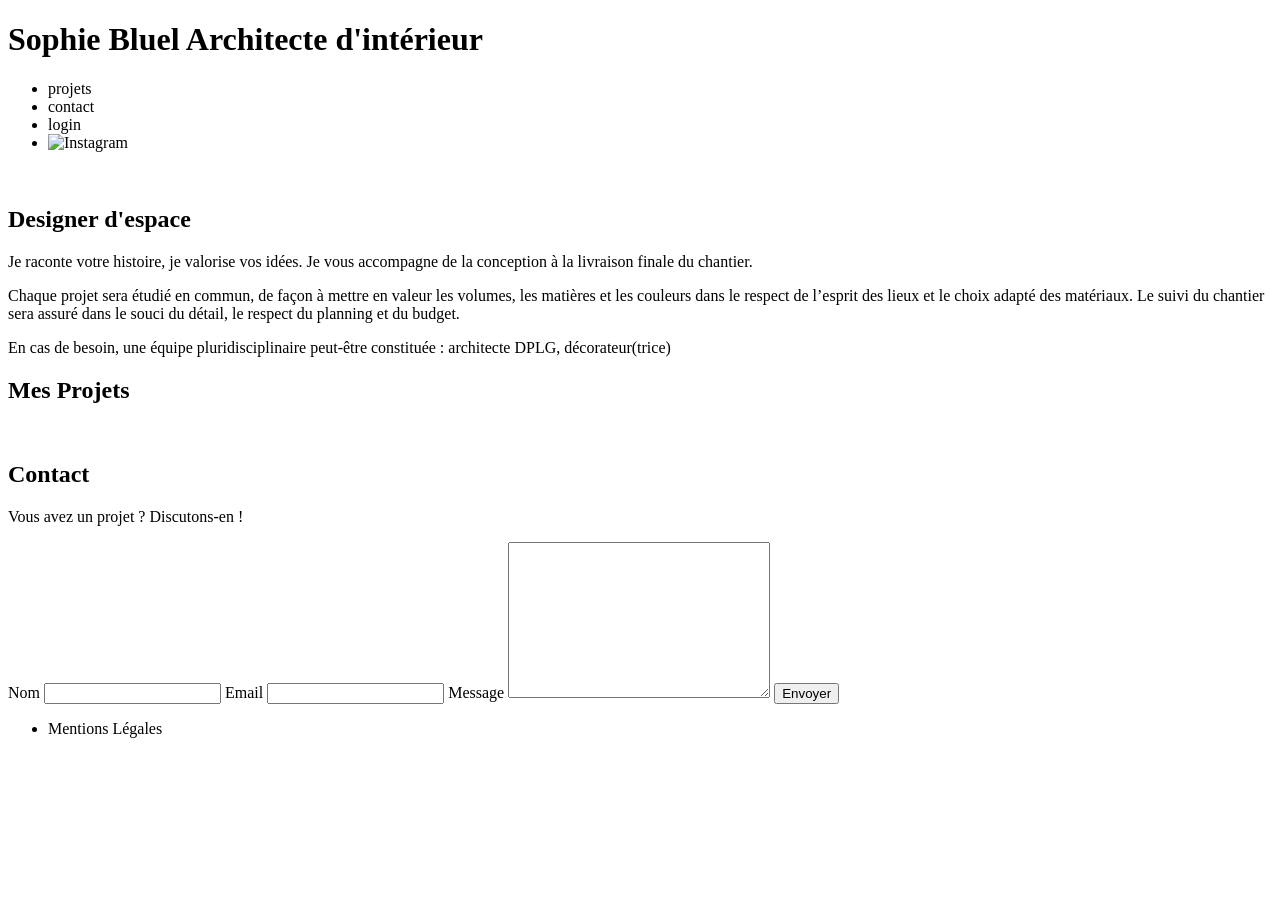
==== FrontEnd/index.html @ 938408f9 "Fetch de l'api et récupération des travaux" ====
<!doctype html>
<html lang="fr">
  <head>
    <meta charset="UTF-8" />
    <title>Sophie Bluel - Architecte d'intérieur</title>
    <meta name="viewport" content="width=device-width, initial-scale=1.0" />
    <link rel="preconnect" href="https://fonts.googleapis.com" />
    <link rel="preconnect" href="https://fonts.gstatic.com" crossorigin />
    <link href="https://fonts.googleapis.com/css2?family=Syne:wght@700;800&family=Work+Sans&display=swap" rel="stylesheet" />
    <meta name="description" content="" />
    <link rel="stylesheet" href="./assets/style.css" />
    <script src="script.js" defer></script>
  </head>
  <body>
    <header>
      <h1>Sophie Bluel <span>Architecte d'intérieur</span></h1>
      <nav>
        <ul>
          <li>projets</li>
          <li>contact</li>
          <li>login</li>
          <li><img src="./assets/icons/instagram.png" alt="Instagram" /></li>
        </ul>
      </nav>
    </header>
    <main>
      <section id="introduction">
        <figure>
          <img src="./assets/images/sophie-bluel.png" alt="" />
        </figure>
        <article>
          <h2>Designer d'espace</h2>
          <p>Je raconte votre histoire, je valorise vos idées. Je vous accompagne de la conception à la livraison finale du chantier.</p>
          <p>
            Chaque projet sera étudié en commun, de façon à mettre en valeur les volumes, les matières et les couleurs dans le respect de l’esprit des lieux et le choix adapté des matériaux. Le suivi
            du chantier sera assuré dans le souci du détail, le respect du planning et du budget.
          </p>
          <p>En cas de besoin, une équipe pluridisciplinaire peut-être constituée : architecte DPLG, décorateur(trice)</p>
        </article>
      </section>
      <section id="portfolio">
        <h2>Mes Projets</h2>
        <div class="gallery">
          <!-- <figure>
            <img src="assets/images/abajour-tahina.png" alt="Abajour Tahina" />
            <figcaption>Abajour Tahina</figcaption>
          </figure>
          <figure>
            <img src="assets/images/appartement-paris-v.png" alt="Appartement Paris V" />
            <figcaption>Appartement Paris V</figcaption>
          </figure>
          <figure>
            <img src="assets/images/restaurant-sushisen-londres.png" alt="Restaurant Sushisen - Londres" />
            <figcaption>Restaurant Sushisen - Londres</figcaption>
          </figure>
          <figure>
            <img src="assets/images/la-balisiere.png" alt="Villa “La Balisiere” - Port Louis" />
            <figcaption>Villa “La Balisiere” - Port Louis</figcaption>
          </figure>
          <figure>
            <img src="assets/images/structures-thermopolis.png" alt="Structures Thermopolis" />
            <figcaption>Structures Thermopolis</figcaption>
          </figure>
          <figure>
            <img src="assets/images/appartement-paris-x.png" alt="Appartement Paris X" />
            <figcaption>Appartement Paris X</figcaption>
          </figure>
          <figure>
            <img src="assets/images/le-coteau-cassis.png" alt="Pavillon “Le coteau” - Cassis" />
            <figcaption>Pavillon “Le coteau” - Cassis</figcaption>
          </figure>
          <figure>
            <img src="assets/images/villa-ferneze.png" alt="Villa Ferneze - Isola d’Elba" />
            <figcaption>Villa Ferneze - Isola d’Elba</figcaption>
          </figure>
          <figure>
            <img src="assets/images/appartement-paris-xviii.png" alt="Appartement Paris XVIII" />
            <figcaption>Appartement Paris XVIII</figcaption>
          </figure>
          <figure>
            <img src="assets/images/bar-lullaby-paris.png" alt="Bar “Lullaby” - Paris" />
            <figcaption>Bar “Lullaby” - Paris</figcaption>
          </figure>
          <figure>
            <img src="assets/images/hotel-first-arte-new-delhi.png" alt="Hotel First Arte - New Delhi" />
            <figcaption>Hotel First Arte - New Delhi</figcaption>
          </figure> -->
        </div>
      </section>
      <section id="contact">
        <h2>Contact</h2>
        <p>Vous avez un projet ? Discutons-en !</p>
        <form action="#" method="post">
          <label for="name">Nom</label>
          <input type="text" name="name" id="name" />
          <label for="email">Email</label>
          <input type="email" name="email" id="email" />
          <label for="message">Message</label>
          <textarea name="message" id="message" cols="30" rows="10"></textarea>
          <input type="submit" value="Envoyer" />
        </form>
      </section>
    </main>

    <footer>
      <nav>
        <ul>
          <li>Mentions Légales</li>
        </ul>
      </nav>
    </footer>
  </body>
</html>
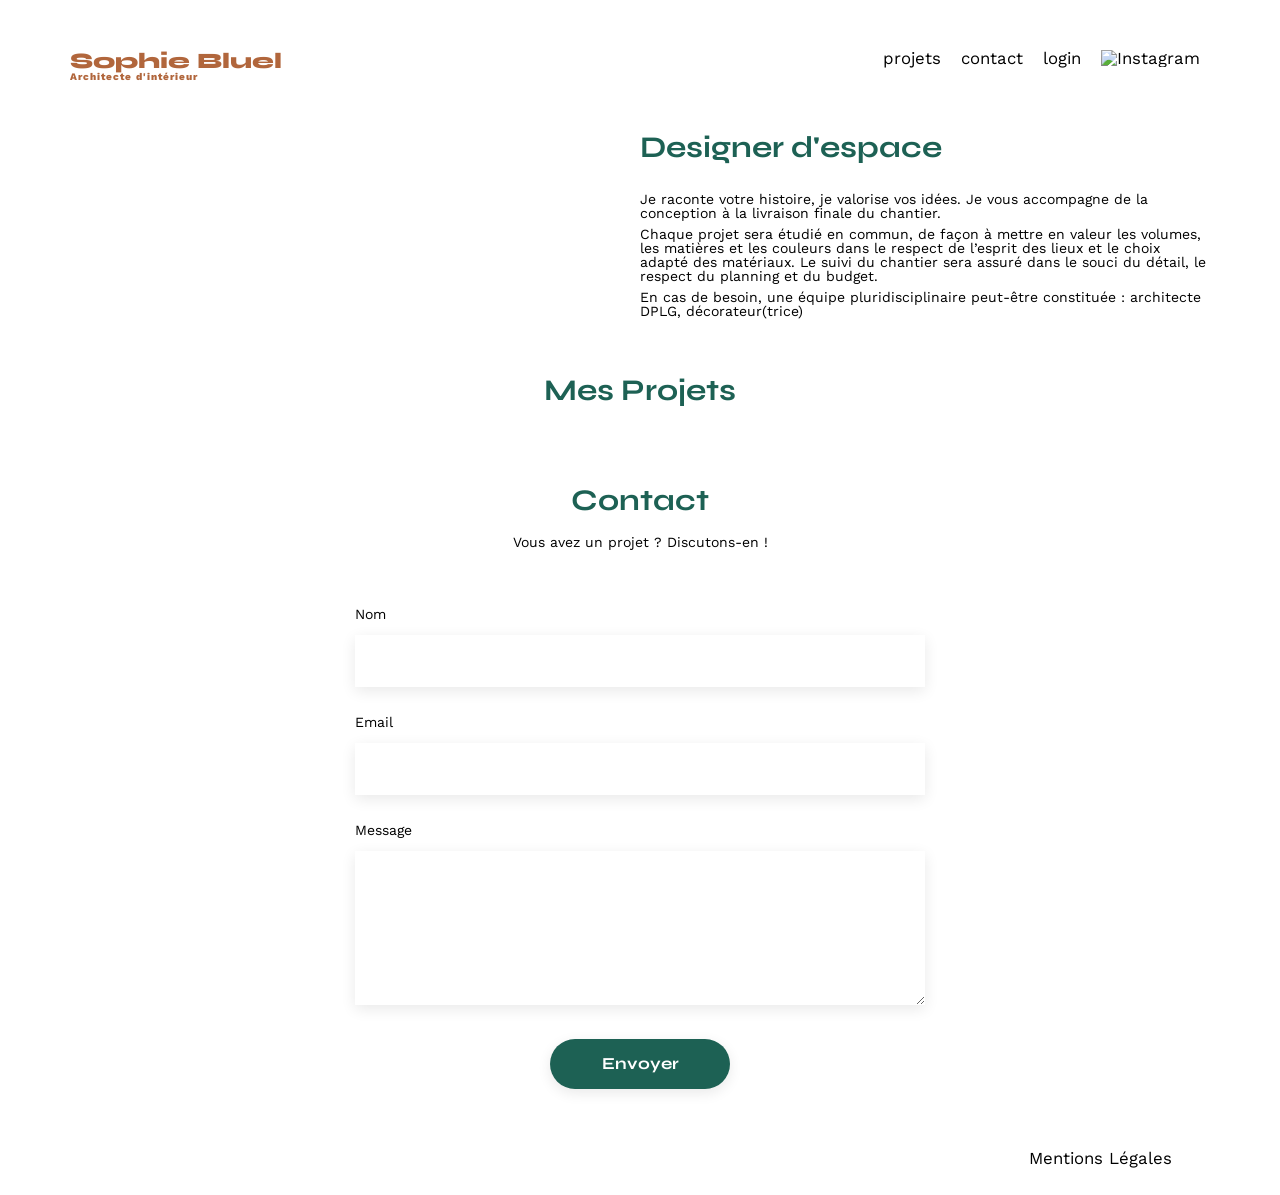
==== commit 626aefc6: "filters buttons design done. Need to make them work now" ====
--- a/FrontEnd/index.html
+++ b/FrontEnd/index.html
@@ -40,52 +40,7 @@
       </section>
       <section id="portfolio">
         <h2>Mes Projets</h2>
-        <div class="gallery">
-          <!-- <figure>
-            <img src="assets/images/abajour-tahina.png" alt="Abajour Tahina" />
-            <figcaption>Abajour Tahina</figcaption>
-          </figure>
-          <figure>
-            <img src="assets/images/appartement-paris-v.png" alt="Appartement Paris V" />
-            <figcaption>Appartement Paris V</figcaption>
-          </figure>
-          <figure>
-            <img src="assets/images/restaurant-sushisen-londres.png" alt="Restaurant Sushisen - Londres" />
-            <figcaption>Restaurant Sushisen - Londres</figcaption>
-          </figure>
-          <figure>
-            <img src="assets/images/la-balisiere.png" alt="Villa “La Balisiere” - Port Louis" />
-            <figcaption>Villa “La Balisiere” - Port Louis</figcaption>
-          </figure>
-          <figure>
-            <img src="assets/images/structures-thermopolis.png" alt="Structures Thermopolis" />
-            <figcaption>Structures Thermopolis</figcaption>
-          </figure>
-          <figure>
-            <img src="assets/images/appartement-paris-x.png" alt="Appartement Paris X" />
-            <figcaption>Appartement Paris X</figcaption>
-          </figure>
-          <figure>
-            <img src="assets/images/le-coteau-cassis.png" alt="Pavillon “Le coteau” - Cassis" />
-            <figcaption>Pavillon “Le coteau” - Cassis</figcaption>
-          </figure>
-          <figure>
-            <img src="assets/images/villa-ferneze.png" alt="Villa Ferneze - Isola d’Elba" />
-            <figcaption>Villa Ferneze - Isola d’Elba</figcaption>
-          </figure>
-          <figure>
-            <img src="assets/images/appartement-paris-xviii.png" alt="Appartement Paris XVIII" />
-            <figcaption>Appartement Paris XVIII</figcaption>
-          </figure>
-          <figure>
-            <img src="assets/images/bar-lullaby-paris.png" alt="Bar “Lullaby” - Paris" />
-            <figcaption>Bar “Lullaby” - Paris</figcaption>
-          </figure>
-          <figure>
-            <img src="assets/images/hotel-first-arte-new-delhi.png" alt="Hotel First Arte - New Delhi" />
-            <figcaption>Hotel First Arte - New Delhi</figcaption>
-          </figure> -->
-        </div>
+        <div class="gallery"></div>
       </section>
       <section id="contact">
         <h2>Contact</h2>
--- a/FrontEnd/assets/style.css
+++ b/FrontEnd/assets/style.css
@@ -0,0 +1,286 @@
+/* http://meyerweb.com/eric/tools/css/reset/
+   v2.0 | 20110126
+   License: none (public domain)
+*/
+
+html,
+body,
+div,
+span,
+applet,
+object,
+iframe,
+h1,
+h2,
+h3,
+h4,
+h5,
+h6,
+p,
+blockquote,
+pre,
+a,
+abbr,
+acronym,
+address,
+big,
+cite,
+code,
+del,
+dfn,
+em,
+img,
+ins,
+kbd,
+q,
+s,
+samp,
+small,
+strike,
+strong,
+sub,
+sup,
+tt,
+var,
+b,
+u,
+i,
+center,
+dl,
+dt,
+dd,
+ol,
+ul,
+li,
+fieldset,
+form,
+label,
+legend,
+table,
+caption,
+tbody,
+tfoot,
+thead,
+tr,
+th,
+td,
+article,
+aside,
+canvas,
+details,
+embed,
+figure,
+figcaption,
+footer,
+header,
+hgroup,
+menu,
+nav,
+output,
+ruby,
+section,
+summary,
+time,
+mark,
+audio,
+video {
+  margin: 0;
+  padding: 0;
+  border: 0;
+  font-size: 100%;
+  font: inherit;
+  vertical-align: baseline;
+}
+/* HTML5 display-role reset for older browsers */
+article,
+aside,
+details,
+figcaption,
+figure,
+footer,
+header,
+hgroup,
+menu,
+nav,
+section {
+  display: block;
+}
+body {
+  line-height: 1;
+}
+ol,
+ul {
+  list-style: none;
+}
+blockquote,
+q {
+  quotes: none;
+}
+blockquote:before,
+blockquote:after,
+q:before,
+q:after {
+  content: "";
+  content: none;
+}
+table {
+  border-collapse: collapse;
+  border-spacing: 0;
+}
+/** end reset css**/
+body {
+  max-width: 1140px;
+  margin: auto;
+  font-family: "Work Sans";
+  font-size: 14px;
+}
+header {
+  display: flex;
+  justify-content: space-between;
+  margin: 50px 0;
+}
+section {
+  margin: 50px 0;
+}
+
+h1 {
+  display: flex;
+  flex-direction: column;
+  font-family: "Syne";
+  font-size: 22px;
+  font-weight: 800;
+  color: #b1663c;
+}
+
+h1 > span {
+  font-family: "Work Sans";
+  font-size: 10px;
+  letter-spacing: 0.1em;
+}
+
+h2 {
+  font-family: "Syne";
+  font-weight: 700;
+  font-size: 30px;
+  color: #1d6154;
+}
+nav ul {
+  display: flex;
+  align-items: center;
+  list-style-type: none;
+}
+nav li {
+  padding: 0 10px;
+  font-size: 1.2em;
+}
+
+li:hover {
+  color: #b1663c;
+}
+#introduction {
+  display: flex;
+  align-items: center;
+}
+#introduction figure {
+  flex: 1;
+}
+#introduction img {
+  display: block;
+  margin: auto;
+  width: 80%;
+}
+
+#introduction article {
+  flex: 1;
+}
+#introduction h2 {
+  margin-bottom: 1em;
+}
+
+#introduction p {
+  margin-bottom: 0.5em;
+}
+#portfolio h2 {
+  text-align: center;
+  margin-bottom: 1em;
+}
+.gallery {
+  width: 100%;
+  display: grid;
+  grid-template-columns: 1fr 1fr 1fr;
+  grid-column-gap: 20px;
+  grid-row-gap: 20px;
+}
+
+.gallery img {
+  width: 100%;
+}
+#contact {
+  width: 50%;
+  margin: auto;
+}
+#contact > * {
+  text-align: center;
+}
+#contact h2 {
+  margin-bottom: 20px;
+}
+#contact form {
+  text-align: left;
+  margin-top: 30px;
+  display: flex;
+  flex-direction: column;
+}
+
+#contact input {
+  height: 50px;
+  font-size: 1.2em;
+  border: none;
+  box-shadow: 0px 4px 14px rgba(0, 0, 0, 0.09);
+}
+#contact label {
+  margin: 2em 0 1em 0;
+}
+#contact textarea {
+  border: none;
+  box-shadow: 0px 4px 14px rgba(0, 0, 0, 0.09);
+}
+
+input[type="submit"] {
+  font-family: "Syne";
+  font-weight: 700;
+  color: white;
+  background-color: #1d6154;
+  margin: 2em auto;
+  width: 180px;
+  text-align: center;
+  border-radius: 60px;
+}
+
+footer nav ul {
+  display: flex;
+  justify-content: flex-end;
+  margin: 2em;
+}
+
+/* FILTERS BUTTONS  */
+.filters-nav {
+  display: flex;
+  justify-content: center;
+  gap: 20px;
+  margin: 50px 0 40px 0;
+}
+.filters-button {
+  background-color: white;
+  border: 1px solid #1d6154;
+  color: #1d6154;
+  height: 37px;
+  border-radius: 60px;
+  font-family: Syne;
+  padding: 0 20px;
+}
+
+.filters-selected {
+  background-color: #1d6154;
+  color: white;
+}
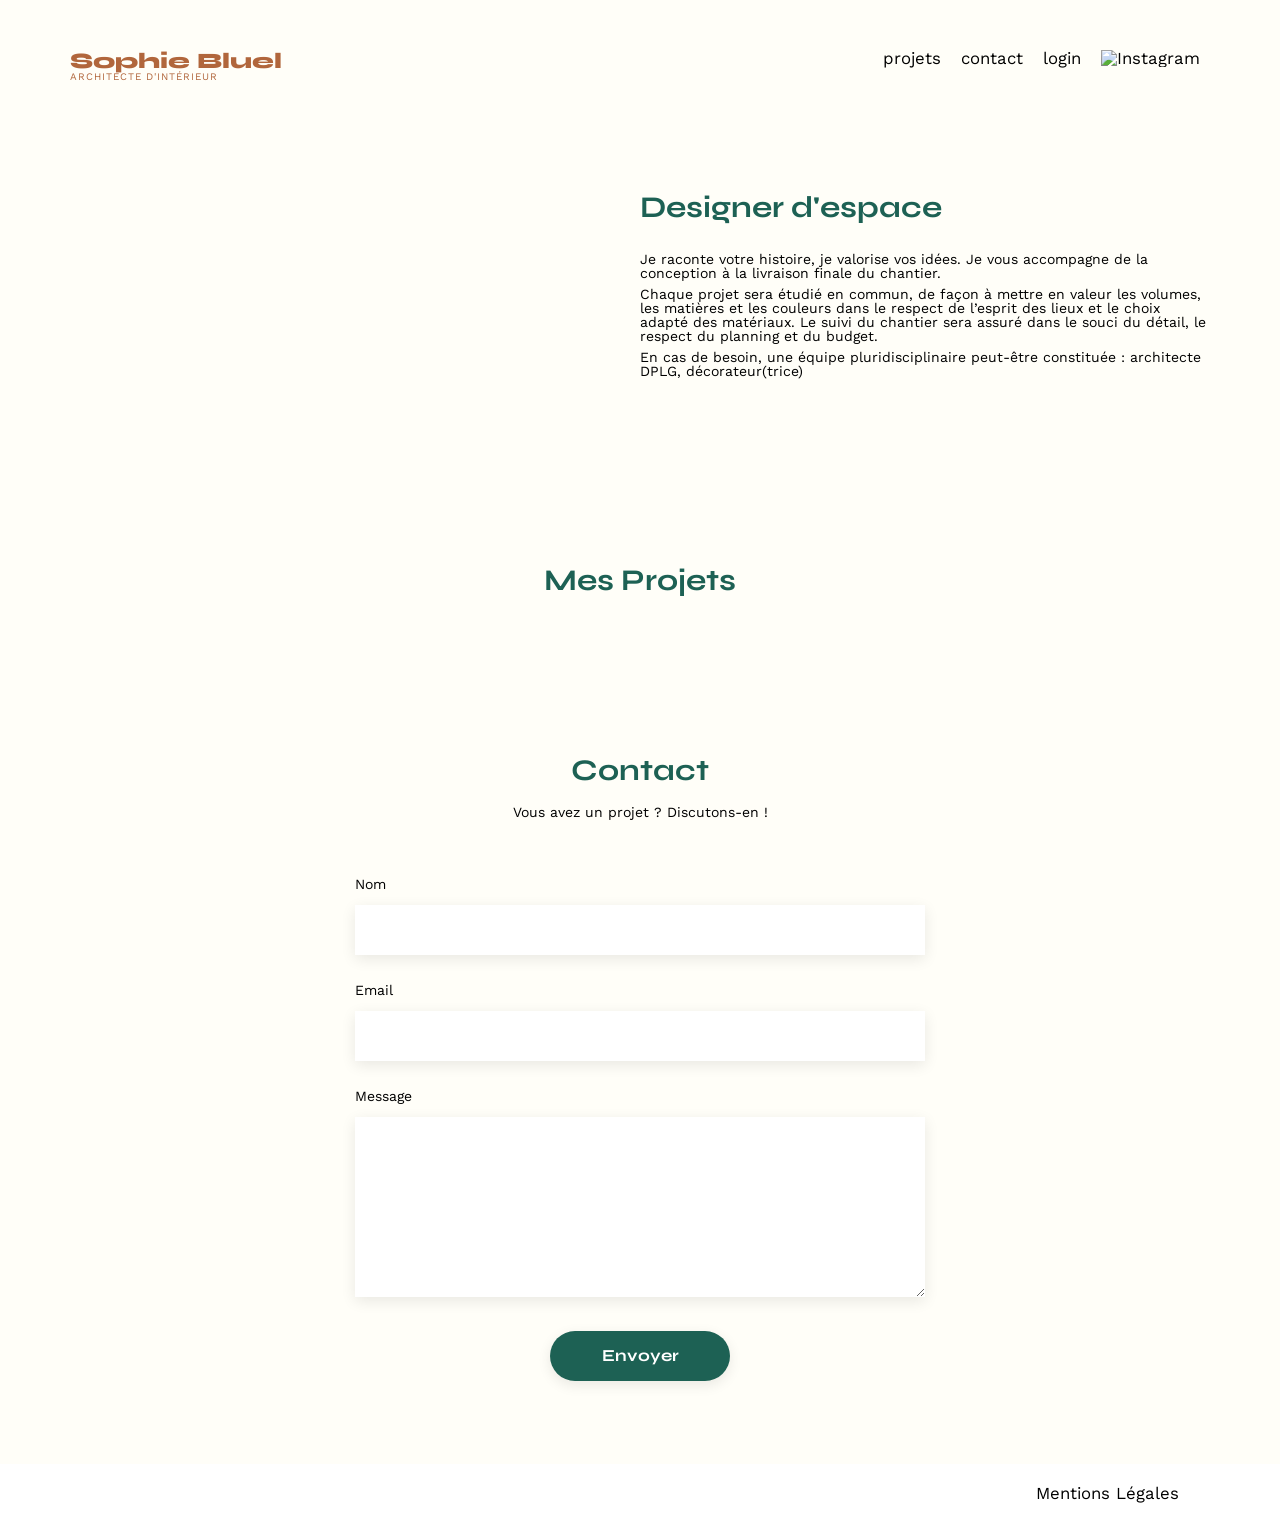
==== commit b97ba150: "update" ====
--- a/FrontEnd/index.html
+++ b/FrontEnd/index.html
@@ -9,21 +9,23 @@
     <link href="https://fonts.googleapis.com/css2?family=Syne:wght@700;800&family=Work+Sans&display=swap" rel="stylesheet" />
     <meta name="description" content="" />
     <link rel="stylesheet" href="./assets/style.css" />
-    <script src="script.js" defer></script>
+    <script src="gallery.js" defer></script>
   </head>
+
   <body>
     <header>
       <h1>Sophie Bluel <span>Architecte d'intérieur</span></h1>
       <nav>
         <ul>
-          <li>projets</li>
-          <li>contact</li>
-          <li>login</li>
+          <li><a href="index.html#portfolio">projets</a></li>
+          <li><a href="index.html#contact">contact</a></li>
+          <li><a href="login.html">login</a></li>
           <li><img src="./assets/icons/instagram.png" alt="Instagram" /></li>
         </ul>
       </nav>
     </header>
-    <main>
+
+    <main class="index-main">
       <section id="introduction">
         <figure>
           <img src="./assets/images/sophie-bluel.png" alt="" />
--- a/FrontEnd/assets/style.css
+++ b/FrontEnd/assets/style.css
@@ -105,17 +105,22 @@
 section {
   display: block;
 }
+
 body {
   line-height: 1;
-}
+  background-color: #fffef8;
+}
+
 ol,
 ul {
   list-style: none;
 }
+
 blockquote,
 q {
   quotes: none;
 }
+
 blockquote:before,
 blockquote:after,
 q:before,
@@ -123,24 +128,34 @@
   content: "";
   content: none;
 }
+
 table {
   border-collapse: collapse;
   border-spacing: 0;
 }
+
 /** end reset css**/
+
 body {
   max-width: 1140px;
   margin: auto;
   font-family: "Work Sans";
   font-size: 14px;
 }
+
 header {
   display: flex;
   justify-content: space-between;
   margin: 50px 0;
 }
+
 section {
   margin: 50px 0;
+}
+
+a {
+  text-decoration: none;
+  color: inherit;
 }
 
 h1 {
@@ -156,6 +171,9 @@
   font-family: "Work Sans";
   font-size: 10px;
   letter-spacing: 0.1em;
+  font-weight: 400;
+  text-transform: uppercase;
+  padding-top: px;
 }
 
 h2 {
@@ -164,11 +182,13 @@
   font-size: 30px;
   color: #1d6154;
 }
+
 nav ul {
   display: flex;
   align-items: center;
   list-style-type: none;
 }
+
 nav li {
   padding: 0 10px;
   font-size: 1.2em;
@@ -177,13 +197,21 @@
 li:hover {
   color: #b1663c;
 }
+
+/* Lien de la page sur laquelle on se trouve */
+nav li.active {
+  font-weight: 700;
+}
+
 #introduction {
   display: flex;
   align-items: center;
 }
+
 #introduction figure {
   flex: 1;
 }
+
 #introduction img {
   display: block;
   margin: auto;
@@ -193,6 +221,7 @@
 #introduction article {
   flex: 1;
 }
+
 #introduction h2 {
   margin-bottom: 1em;
 }
@@ -200,10 +229,12 @@
 #introduction p {
   margin-bottom: 0.5em;
 }
+
 #portfolio h2 {
   text-align: center;
   margin-bottom: 1em;
 }
+
 .gallery {
   width: 100%;
   display: grid;
@@ -215,35 +246,82 @@
 .gallery img {
   width: 100%;
 }
-#contact {
+
+.index-main {
+  display: flex;
+  flex-direction: column;
+  gap: 80px;
+  margin-top: 60px;
+}
+
+/* PAGE LOGIN : header en haut, footer en bas, contenu centré */
+.login-page {
+  min-height: 100vh;
+  display: flex;
+  flex-direction: column;
+}
+
+.login-page main {
+  flex: 1;
+  display: flex;
+  justify-content: center;
+  align-items: center;
+  /* Espace en bas : le centrage se fait plus haut */
+  padding-bottom: 150px;
+}
+
+/* CONTACT & LOG IN */
+#login {
+  display: flex;
+  flex-direction: column;
+}
+
+#contact,
+#login {
   width: 50%;
   margin: auto;
 }
-#contact > * {
+
+#contact > *,
+#login > * {
   text-align: center;
 }
-#contact h2 {
+
+#contact h2,
+#login h2 {
   margin-bottom: 20px;
 }
-#contact form {
+
+#contact form,
+#login form {
   text-align: left;
   margin-top: 30px;
   display: flex;
   flex-direction: column;
 }
 
-#contact input {
+#contact input,
+#login input {
   height: 50px;
   font-size: 1.2em;
   border: none;
   box-shadow: 0px 4px 14px rgba(0, 0, 0, 0.09);
-}
-#contact label {
+  padding: 0 15px;
+}
+
+#contact label,
+#login label {
   margin: 2em 0 1em 0;
 }
+
 #contact textarea {
   border: none;
   box-shadow: 0px 4px 14px rgba(0, 0, 0, 0.09);
+  padding: 15px;
+}
+
+#login a {
+  text-decoration: underline;
 }
 
 input[type="submit"] {
@@ -255,12 +333,25 @@
   width: 180px;
   text-align: center;
   border-radius: 60px;
+  cursor: pointer;
+}
+
+/* FOOTER */
+
+footer {
+  margin: 50px calc(50% - 50vw) 0;
+  background-color: white;
+  padding: 0 calc(50vw - 50%);
 }
 
 footer nav ul {
   display: flex;
   justify-content: flex-end;
-  margin: 2em;
+  padding: 1.5em;
+}
+
+footer li {
+  cursor: pointer;
 }
 
 /* FILTERS BUTTONS  */
@@ -270,14 +361,16 @@
   gap: 20px;
   margin: 50px 0 40px 0;
 }
+
 .filters-button {
-  background-color: white;
+  background-color: inherit;
   border: 1px solid #1d6154;
   color: #1d6154;
   height: 37px;
   border-radius: 60px;
   font-family: Syne;
   padding: 0 20px;
+  cursor: pointer;
 }
 
 .filters-selected {
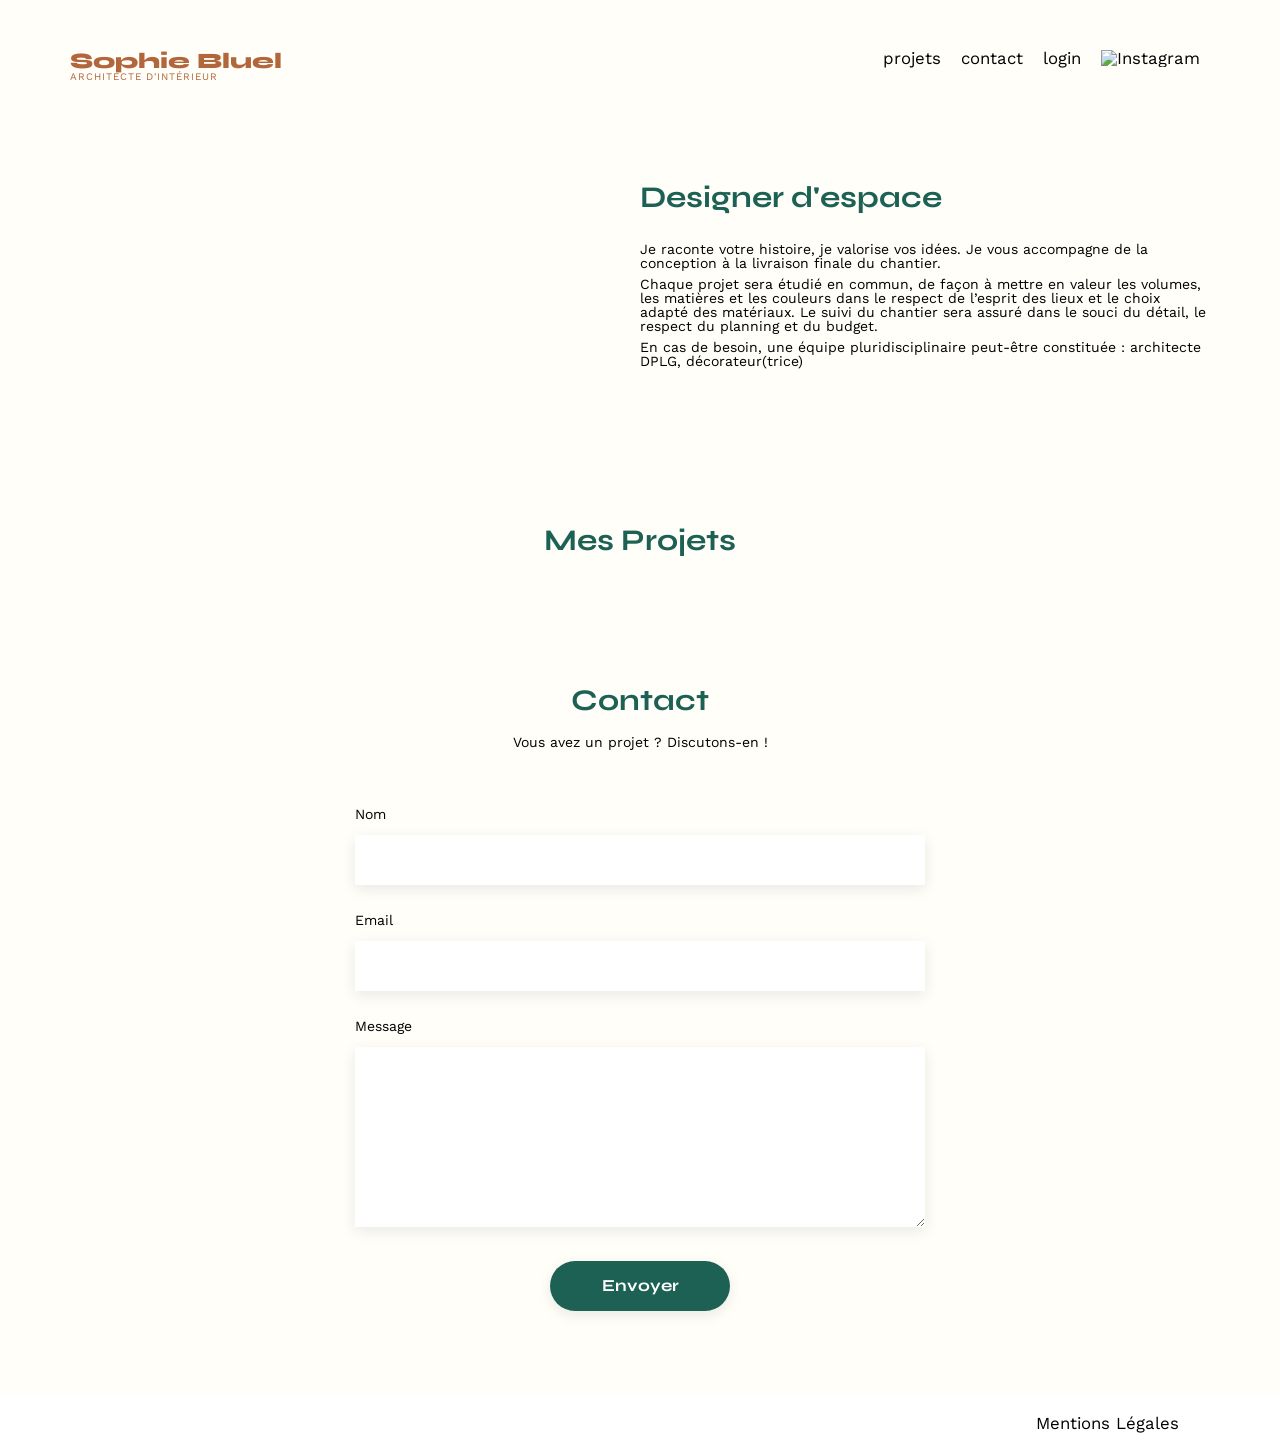
==== commit 4ebb4909: "login/logout working" ====
--- a/FrontEnd/index.html
+++ b/FrontEnd/index.html
@@ -10,6 +10,7 @@
     <meta name="description" content="" />
     <link rel="stylesheet" href="./assets/style.css" />
     <script src="gallery.js" defer></script>
+    <script src="authentification.js" defer></script>
   </head>
 
   <body>
@@ -19,7 +20,7 @@
         <ul>
           <li><a href="index.html#portfolio">projets</a></li>
           <li><a href="index.html#contact">contact</a></li>
-          <li><a href="login.html">login</a></li>
+          <li><a href="login.html" id="nav-login" oui>login</a></li>
           <li><img src="./assets/icons/instagram.png" alt="Instagram" /></li>
         </ul>
       </nav>
--- a/FrontEnd/assets/style.css
+++ b/FrontEnd/assets/style.css
@@ -198,7 +198,6 @@
   color: #b1663c;
 }
 
-/* Lien de la page sur laquelle on se trouve */
 nav li.active {
   font-weight: 700;
 }
@@ -250,11 +249,11 @@
 .index-main {
   display: flex;
   flex-direction: column;
-  gap: 80px;
-  margin-top: 60px;
-}
-
-/* PAGE LOGIN : header en haut, footer en bas, contenu centré */
+  gap: 50px;
+  margin-top: 50px;
+}
+
+/* PAGE LOGIN */
 .login-page {
   min-height: 100vh;
   display: flex;
@@ -266,20 +265,16 @@
   display: flex;
   justify-content: center;
   align-items: center;
-  /* Espace en bas : le centrage se fait plus haut */
   padding-bottom: 150px;
 }
 
 /* CONTACT & LOG IN */
-#login {
-  display: flex;
-  flex-direction: column;
-}
-
 #contact,
 #login {
   width: 50%;
   margin: auto;
+  display: flex;
+  flex-direction: column;
 }
 
 #contact > *,
@@ -309,6 +304,14 @@
   padding: 0 15px;
 }
 
+/* Cadre rouge sur les champs en cas d'identifiants incorrects.
+   Une ombre "inset" plutôt qu'une border : ne change pas la taille de l'input */
+#login input.input-error {
+  box-shadow:
+    inset 0 0 0 2px rgb(176, 0, 0),
+    0px 4px 14px rgba(0, 0, 0, 0.09);
+}
+
 #contact label,
 #login label {
   margin: 2em 0 1em 0;
@@ -322,6 +325,13 @@
 
 #login a {
   text-decoration: underline;
+}
+
+/* Message d'erreur : hauteur réservée pour ne pas décaler la page */
+.error {
+  min-height: 1em;
+  margin-top: 2em;
+  color: rgb(176, 0, 0);
 }
 
 input[type="submit"] {
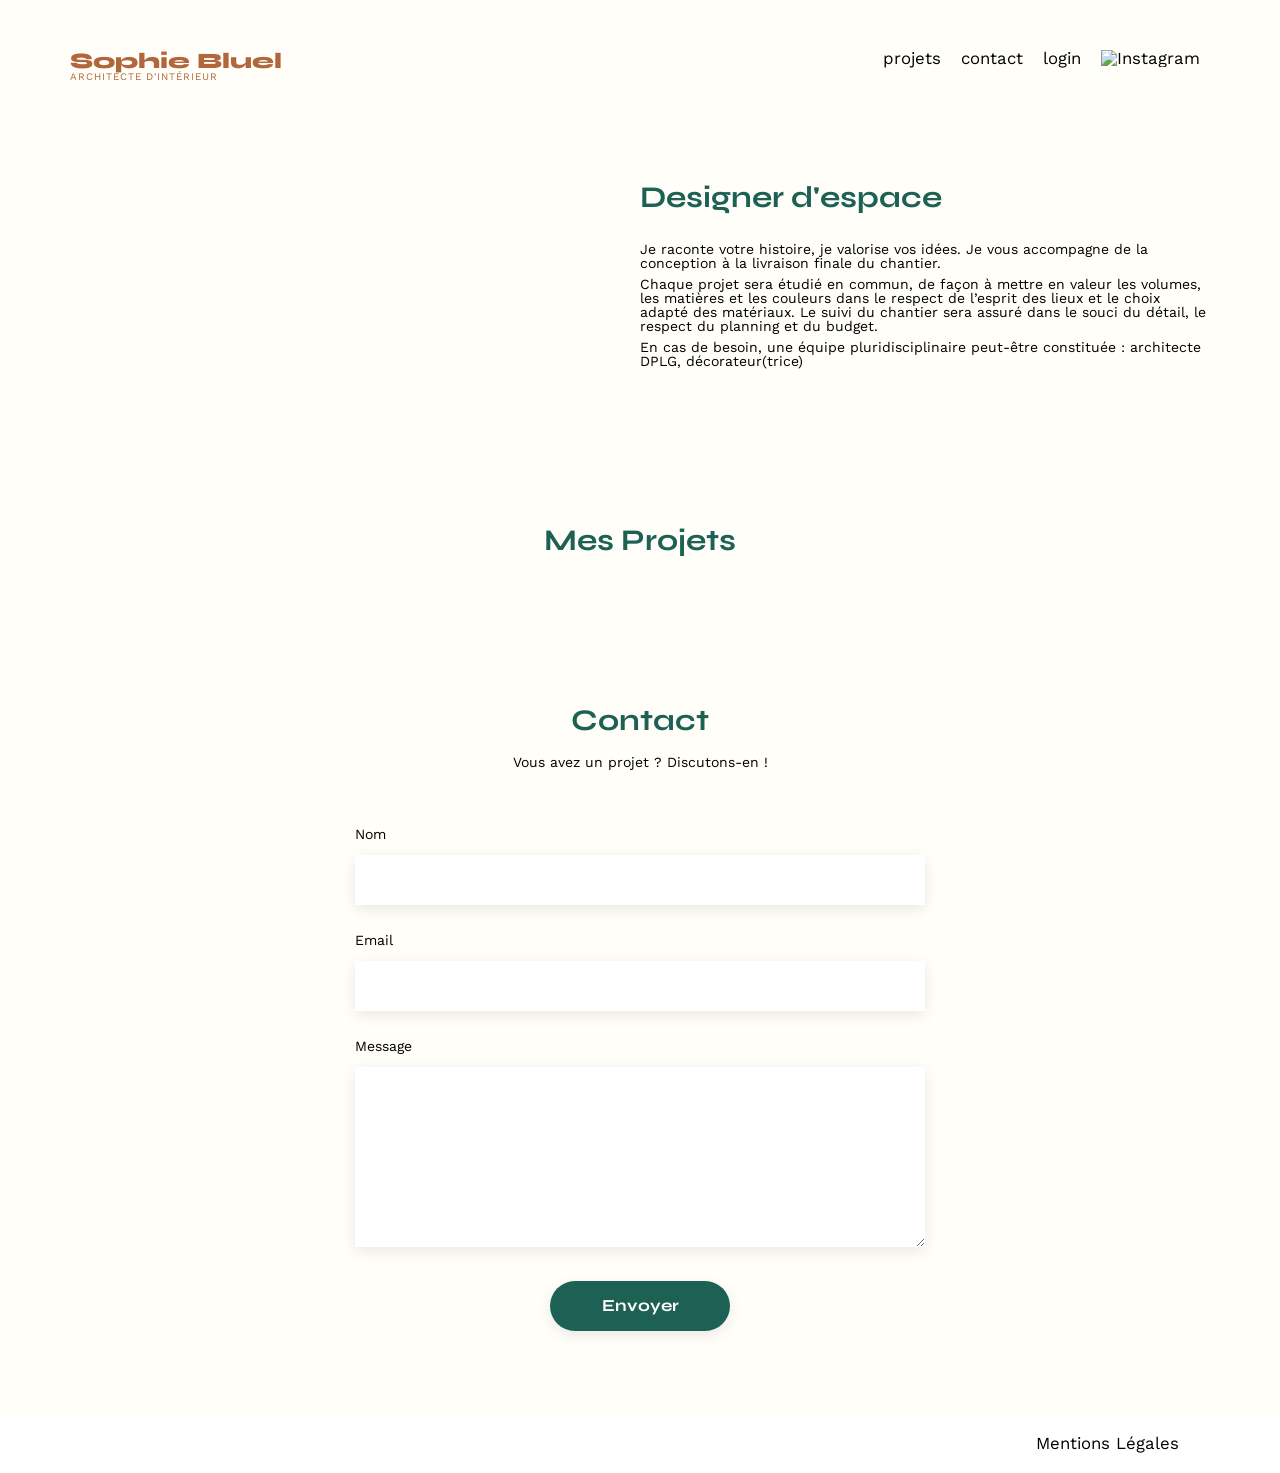
==== commit 49ee318e: "logout mode done" ====
--- a/FrontEnd/index.html
+++ b/FrontEnd/index.html
@@ -8,6 +8,7 @@
     <link rel="preconnect" href="https://fonts.gstatic.com" crossorigin />
     <link href="https://fonts.googleapis.com/css2?family=Syne:wght@700;800&family=Work+Sans&display=swap" rel="stylesheet" />
     <meta name="description" content="" />
+    <link rel="stylesheet" href="https://cdnjs.cloudflare.com/ajax/libs/font-awesome/6.5.1/css/all.min.css" />
     <link rel="stylesheet" href="./assets/style.css" />
     <script src="gallery.js" defer></script>
     <script src="authentification.js" defer></script>
@@ -20,7 +21,7 @@
         <ul>
           <li><a href="index.html#portfolio">projets</a></li>
           <li><a href="index.html#contact">contact</a></li>
-          <li><a href="login.html" id="nav-login" oui>login</a></li>
+          <li><a href="login.html" id="nav-login">login</a></li>
           <li><img src="./assets/icons/instagram.png" alt="Instagram" /></li>
         </ul>
       </nav>
@@ -42,7 +43,9 @@
         </article>
       </section>
       <section id="portfolio">
-        <h2>Mes Projets</h2>
+        <div class="portfolio-header">
+          <h2>Mes Projets</h2>
+        </div>
         <div class="gallery"></div>
       </section>
       <section id="contact">
--- a/FrontEnd/assets/style.css
+++ b/FrontEnd/assets/style.css
@@ -173,7 +173,6 @@
   letter-spacing: 0.1em;
   font-weight: 400;
   text-transform: uppercase;
-  padding-top: px;
 }
 
 h2 {
@@ -231,7 +230,6 @@
 
 #portfolio h2 {
   text-align: center;
-  margin-bottom: 1em;
 }
 
 .gallery {
@@ -364,6 +362,49 @@
   cursor: pointer;
 }
 
+/* BANDEAU MODE ÉDITION (affiché une fois connecté) */
+.editor-header {
+  /* Même astuce que le footer : sort du max-width du body pour prendre toute la largeur */
+  margin: 0 calc(50% - 50vw);
+  height: 59px;
+  display: flex;
+  justify-content: center;
+  align-items: center;
+  gap: 10px; /* Espace entre l'icône et le texte */
+  background-color: black;
+  color: white;
+  font-size: 16px;
+}
+
+/* TITRE "MES PROJETS" + BOUTON "modifier" */
+/* Grille à 3 colonnes : 2 colonnes égales (1fr) autour du titre, il reste donc pile au centre.
+   Le bouton "modifier" va dans la 3e colonne, sans décaler le titre */
+.portfolio-header {
+  display: grid;
+  grid-template-columns: 1fr auto 1fr;
+  align-items: center;
+  column-gap: 30px;
+  /* Espace sous le titre (connecté, il n'y a plus les filtres pour faire l'espace) */
+  margin-bottom: 50px;
+}
+
+.portfolio-header h2 {
+  grid-column: 2;
+}
+
+.edit-button {
+  justify-self: start; /* Collé au titre, pas étiré sur toute la colonne */
+  display: flex;
+  align-items: center;
+  gap: 10px; /* Espace entre l'icône et le texte */
+  background: none;
+  border: none;
+  font-family: "Work Sans";
+  font-size: 14px;
+  color: black;
+  cursor: pointer;
+}
+
 /* FILTERS BUTTONS  */
 .filters-nav {
   display: flex;
